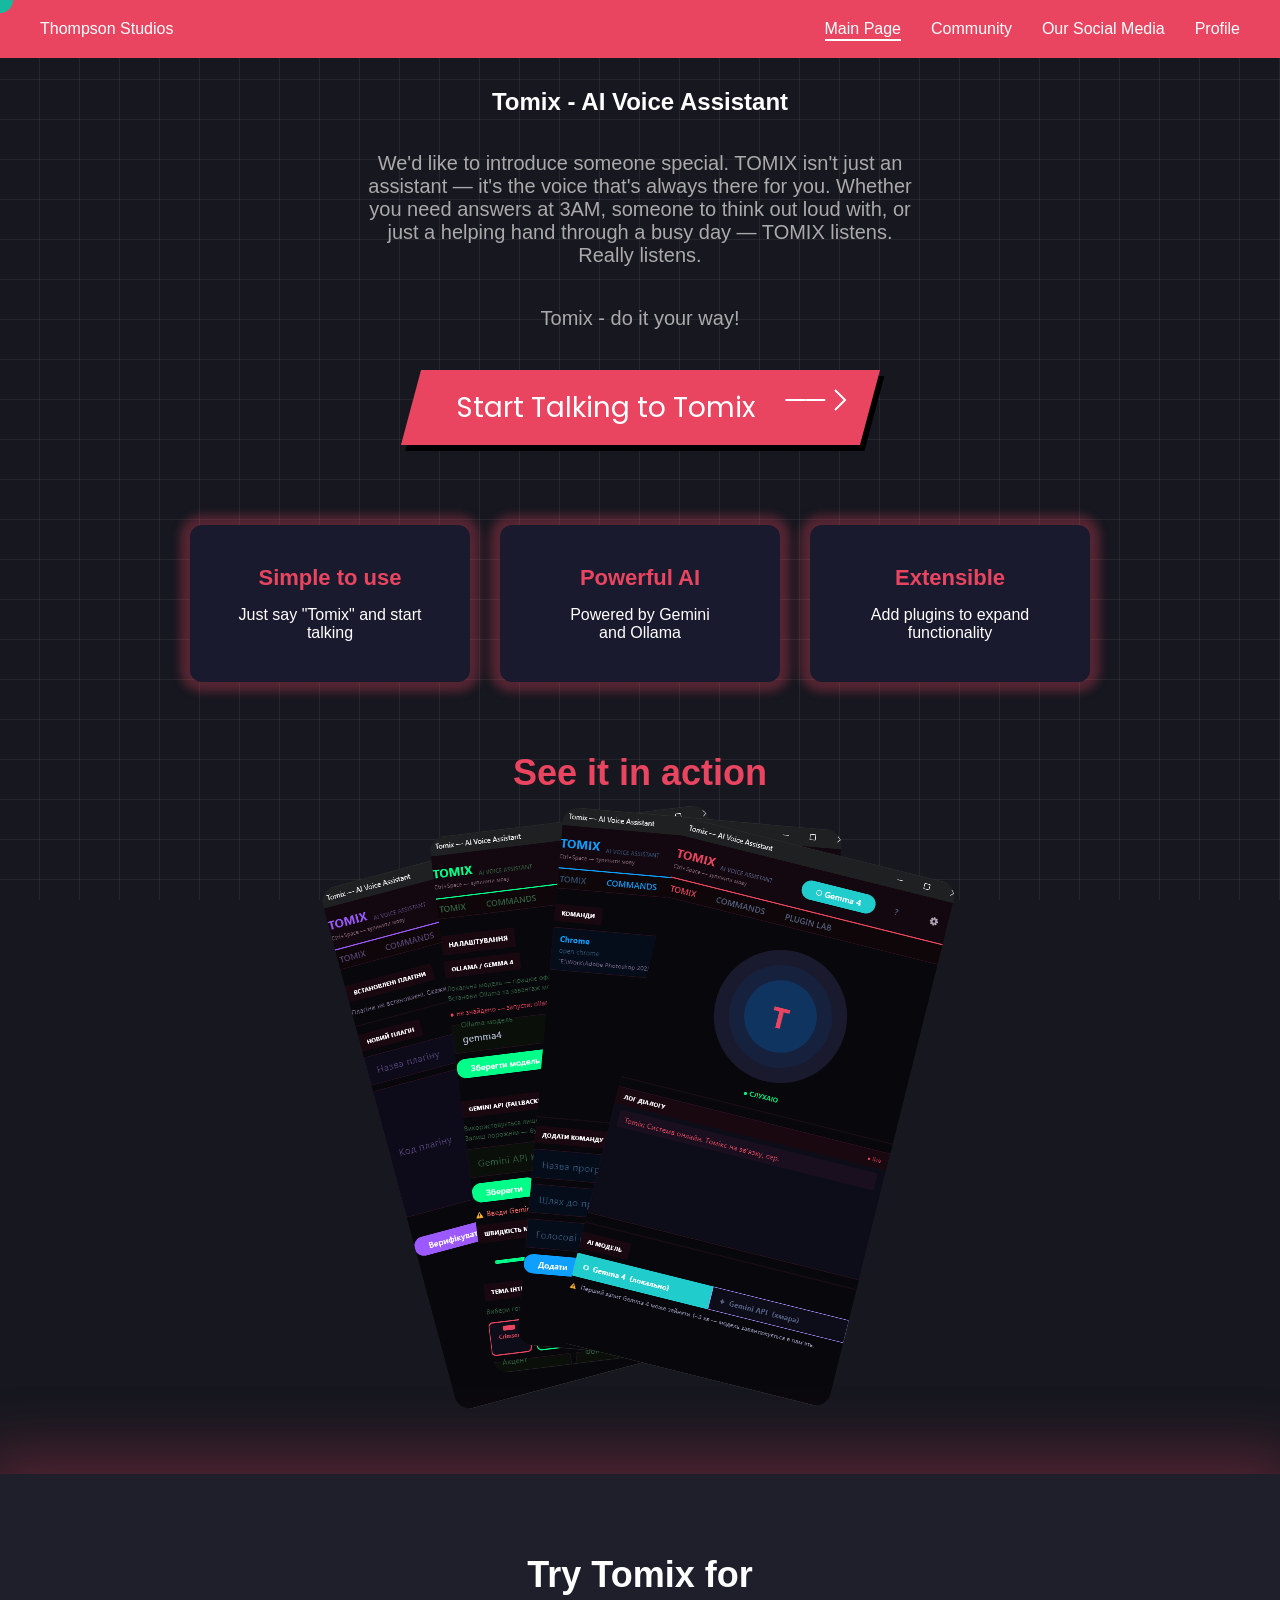
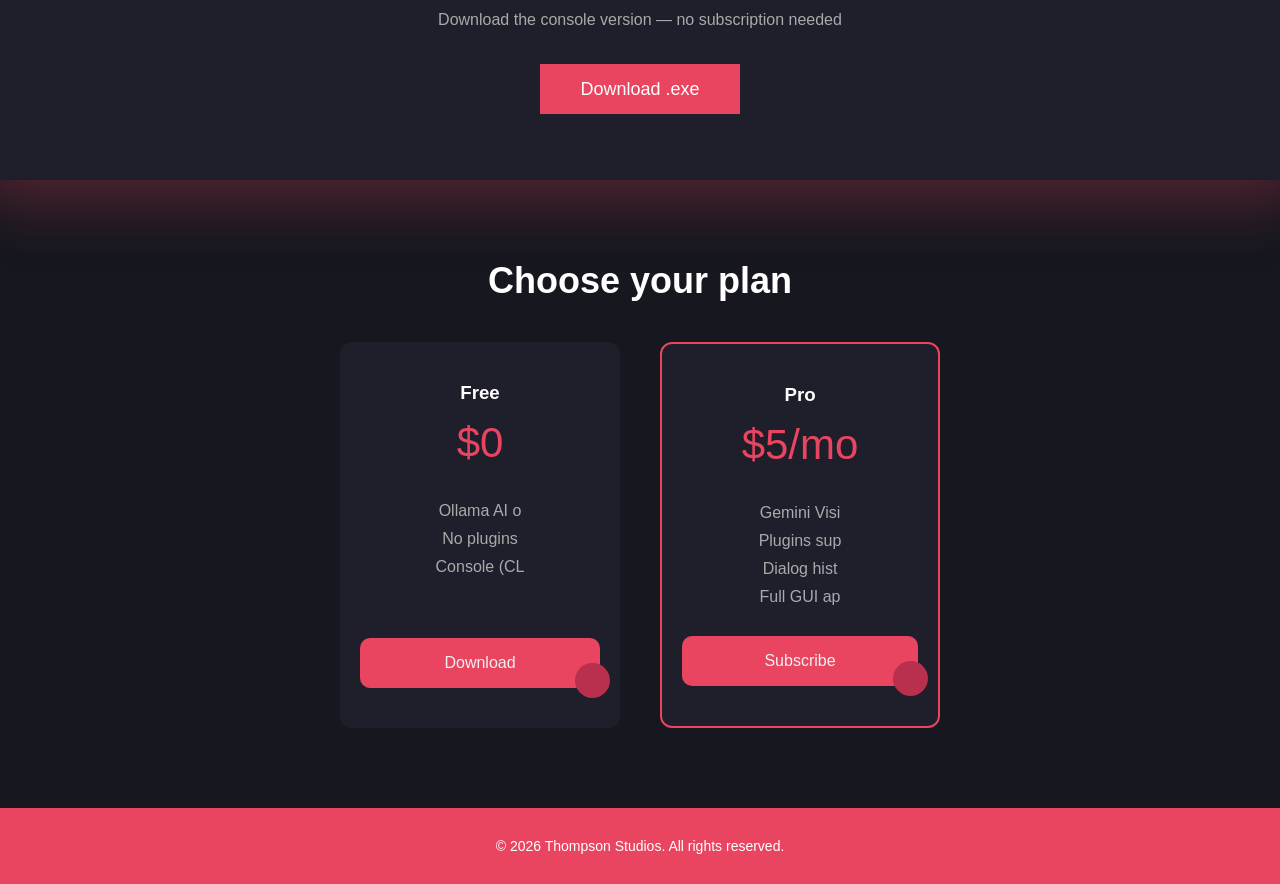
==== web/server/index.html @ 803ebe7f "feat: add web server (license/community site) and fix UI hint styles + help path Co-Authored-By: Cla" ====
<!DOCTYPE html>
<html lang="en">
<head>
    <meta charset="UTF-8">
    <meta name="viewport" content="width=device-width, initial-scale=1.0">
    <title>Thompson Studios</title>
    <link rel="stylesheet" href="style.css">
    <link rel="shortcut icon" href="favicon.ico" type="image/x-icon">
</head>
<body>
    <div id="preloader"><div class="spinner"></div></div>

    <nav>
        <div class="logo">Thompson Studios</div>
        <button class="burger" id="burger">
            <span></span>
            <span></span>
            <span></span>
        </button>
        <ul>
            <li><a href="index.html">Main Page</a></li>
            <li><a href="community.html">Community</a></li>
            <li><a href="social.html">Our Social Media</a></li>
            <li><a href="profile.html">Profile</a></li>
        </ul>
    </nav>

        <section class="hero">
        <h1>Tomix - AI Voice Assistant</h1>
        <p>We'd like to introduce someone special. TOMIX isn't just an assistant — it's the voice that's always there for you. Whether you need answers at 3AM, someone to think out loud with, or just a helping hand through a busy day — TOMIX listens. Really listens.</p>
        <p class="tagline">Tomix - do it your way!</p>
        <a href="#" class="cta">
        <span>Start Talking to Tomix</span>
        <span>
            <svg width="66px" height="43px" viewBox="0 0 66 43">
            <g fill="none" stroke="#fff" stroke-width="2">
                <path class="one" d="M40 20 L60 20"/>
                <path class="two" d="M40 20 L60 20"/>
                <path class="three" d="M50 10 L60 20 L50 30"/>
            </g>
            </svg>
        </span>
        </a>

    </section>

    <section class="features reveal">
        <div class="card">
            <h3>Simple to use</h3>
            <p>Just say "Tomix" and start talking</p>
        </div>
        <div class="card">
            <h3>Powerful AI</h3>
            <p>Powered by Gemini and&nbsp;Ollama</p>
        </div>
        <div class="card">
            <h3>Extensible</h3>
            <p>Add plugins to expand functionality</p>
        </div>
    </section>

    <section class="screenshots reveal">
    <h2>See it in action</h2>
    <div class="fan-container">
        <img class="fan-card card-1" src="screen1.png">
        <img class="fan-card card-2" src="screen2.png">
        <img class="fan-card card-3" src="screen3.png">
        <img class="fan-card card-4" src="screen4.png">
    </div>
    </section>


    <section class="download reveal">
        <h2>Try Tomix for free</h2>
        <p>Download the console version — no subscription needed</p>
        <a href="#" class="btn">Download .exe</a>
    </section>

    <section class="pricing reveal">
    <h2>Choose your plan</h2>
    <div class="pricing-cards">
        <div class="pricing-card reveal-left">
            <h3>Free</h3>
            <p class="price">$0</p>
            <ul>
                <li>Ollama AI only</li>
                <li>No plugins</li>
                <li>Console (CLI) version</li>
            </ul>
            <a href="#" class="button-86">Download</a>
        </div>

        <div class="pricing-card featured reveal-right">
            <h3>Pro</h3>
            <p class="price">$5/mo</p>
            <ul>
                <li>Gemini Vision</li>
                <li>Plugins support</li>
                <li>Dialog history</li>
                <li>Full GUI app</li>
            </ul>
            <a href="#" class="button-86">Subscribe</a>
        </div>
    </div>
    </section>

    <footer>
        <p>© 2026 Thompson Studios. All rights reserved.</p>
    </footer>

    <svg xmlns="http://www.w3.org/2000/svg" style="display:none">
    <defs>
        <filter id="goo">
        <feGaussianBlur in="SourceGraphic" stdDeviation="6" result="blur" />
        <feColorMatrix in="blur" mode="matrix" values="1 0 0 0 0  0 1 0 0 0  0 0 1 0 0  0 0 0 35 -15" result="goo" />
        <feComposite in="SourceGraphic" in2="goo" operator="atop"/>
        </filter>
    </defs>
    </svg>

    <div id="cursor" class="Cursor"></div>

    <canvas id="grid-canvas"></canvas>
    <script src="script.js"></script>
</body>
</html>
---- web/server/style.css ----
@import url('https://fonts.googleapis.com/css?family=Poppins:900i');


* {
    margin: 0;
    padding: 0;
    box-sizing: border-box;
    cursor: none;
}

html {
  scroll-behavior: smooth;
}

body {
    background-color: #16171f;
    color: #ffffff;
    font-family: Arial, sans-serif;
}

nav {
    display: flex;
    justify-content: space-between;
    align-items: center;
    padding: 20px 40px;
    background-color: #e94560;
}

nav a {
    color: #ffffff;
    text-decoration: none;
}

nav a.nav-active {
    border-bottom: 2px solid #ffffff;
    padding-bottom: 2px;
}

nav ul {
    list-style: none;
    display: flex;
    gap: 30px;
}

/* scroll shi */
#scroll-progress {
  position: fixed;
  top: 0;
  left: 0;
  height: 3px;
  background: #e94560;
  z-index: 10000;
  width: 0%;
  transition: width 0.1s linear;
  box-shadow: 0 0 8px #e94560;
}


/* представление + слоган */
.hero {
    display: flex;
    flex-direction: column;
    align-items: center;
    justify-content: center;
    padding: 60px 40px;
    text-align: center;
    padding: 30px;
}

.hero h1 {
    margin-bottom: 36px;
}

.hero p {
    max-width: 560px;
    font-size: 20px;
    color: #aaaaaa;
    margin-bottom: 40px;
}

.btn {
    background-color: #e94560;
    color: #ffffff;
    padding: 15px 40px;
    text-decoration: none;
    font-size: 18px;
}

/* карточки с фичами */
.features {
    display: flex;
    justify-content: center;
    gap: 30px;
    padding: 50px 40px;
    perspective: 600px;
}

.card {
    background-color: #1a1a2e;
    padding: 40px;
    width: 280px;
    text-align: center;
    border-radius: 12px;
  box-shadow: 0 0 10px 10px rgba(233, 69, 96, 0.3);
}

.card h3 {
    font-size: 22px;
    margin-bottom: 15px;
    color: #e94560;
}

/* секция скачать */
.download {
    text-align: center;
    padding: 80px 40px;
    background-color: #1e1f2b;
    box-shadow: 0 0 60px 20px rgba(233, 69, 96, 0.3);
}

.download h2 {
    font-size: 36px;
    margin-bottom: 15px;
}

.download p {
    color: #aaaaaa;
    margin-bottom: 50px;
}

/* pricing cards */
.pricing {
    text-align: center;
    padding: 80px 40px;
}

.pricing h2 {
    font-size: 36px;
    margin-bottom: 40px;
}

.pricing-cards {
    display: flex;
    justify-content: center;
    gap: 40px;
}

.pricing-card .button-86 {
  margin-top: auto;
  width: 100%;
}


.pricing-card {
    background: #1e1f2b;
    padding: 40px;
    border-radius: 12px;
    width: 280px;
    display: flex;
    flex-direction: column;
    align-items: center;
}

.pricing-card .btn {
    margin-top: auto;
    width: 100%;
    text-align: center;
    display: block;
    transition: background-color 0.3s;
}

.pricing-card ul {
    list-style: none;
    margin: 20px 0;
}

.pricing-card li {
    margin-bottom: 10px;
    color: #aaaaaa;
}

.pricing-card.featured {
    border: 2px solid #e94560;
}

.price {
    font-size: 42px;
    color: #e94560;
    margin: 15px 0;
}

/* fan */

.fan-container {
  position: relative;
  width: 600px;
  height: 580px;
  margin: 0 auto;
}

.fan-card {
  position: absolute;
  width: 280px;
  height: 540px;
  object-fit: cover;
  border-radius: 16px;
  top: 0;
  left: calc(50% - 140px);
  transition: transform 0.4s ease;
}

.screenshots {
  text-align: center;
  padding: 20px 40px 80px;
  overflow: visible;
}

.screenshots h2 {
  font-size: 36px;
  color: #e94560;
  margin-bottom: 20px;
}

.card-1 { transform: rotate(-15deg) translateX(-120px); z-index: 1; }
.card-2 { transform: rotate(-7deg)  translateX(-40px);  z-index: 2; }
.card-3 { transform: rotate(5deg)   translateX(40px);   z-index: 3; }
.card-4 { transform: rotate(14deg)  translateX(120px);  z-index: 4; }

/* футер */
footer {
    text-align: center;
    padding: 30px;
    background-color: #e94560;
    color: #ffffff;
    font-size: 14px;
    margin-top: auto;
}

main {
  flex: 1;
}

/* -------------------- */

/* plugins */
.plugins {
  padding: 80px 40px;
  text-align: center;
}

.plugins h2 {
  font-size: 36px;
  margin-bottom: 40px;
}

#login-hint {
  color: #aaaaaa;
  margin-bottom: 40px;
  font-size: 24px;
}

.plugins-grid {
  display: flex;
  flex-wrap: wrap;
  justify-content: center;
  gap: 20px;
}

/* --------------------- */

/* media */
.media {
    text-align: center;
    padding: 80px 40px;
}

.media h2 {
    font-size: 36px;
    margin-bottom: 40px;
}

.media-cards {
    display: flex;
    justify-content: center;
    gap: 40px;
}

.media-card {
    background: #1e1f2b;
    padding: 40px;
    border-radius: 12px;
    width: 280px;
    display: flex;
    flex-direction: column;
    align-items: center;
    gap: 22px;
    border: 2px solid #e94560;
    transition: transform 0.3s ease;
}

.media-card:hover {
    transform: scale(1.08);
}

.media-card img {
  width: 60px;
  margin-bottom: 15px;
  mix-blend-mode: lighten;
}


.media-card .btn {
    margin-top: auto;
    width: 100%;
    text-align: center;
    display: block;
    margin-top: 20px;
}

/* carusel animation*/

@keyframes slideFromRight {
  from { transform: translateX(100px); }
  to   { transform: translateX(0); }
}

@keyframes slideFromLeft {
  from { transform: translateX(-100px); }
  to   { transform: translateX(0); }
}

.slide-right {
  animation: slideFromRight 0.5s ease;
}

.slide-left {
  animation: slideFromLeft 0.5s ease;
}


/* other parametres */
.btn:hover {
  background-color: #e94560;
}

.btn {
  transition: background-color 0.3s;
}

.card {
  transition: 0.3s;
}

.card:hover {
  transform: translateY(-8px);  /* translateY — підняти вгору на -8px */
}

/* fancy button */
.cta {
    display: flex;
    align-items: center;
    padding: 10px 45px;
    text-decoration: none;
    font-family: 'Poppins', sans-serif;
    font-size: 28px;
    color: #ffffff;
    background: #e94560;
    transition: 1s;
    box-shadow: 6px 6px 0 black;
    transform: skewX(-15deg);
}

.cta:hover {
    transition: 0.5s;
    box-shadow: 10px 10px 0 #ffffff;
}

.cta span {
    transform: skewX(15deg); /* выравниваем текст обратно */
}

.cta span:nth-child(2) {
    width: 20px;
    margin-left: 30px;
    transition: 0.5s;
    margin-right: 20px;
    position: relative;
    top: 12%;
}

.cta:hover span:nth-child(2) {
    transition: 0.5s;
    margin-right: 45px;
}

.cta span:nth-child(1) {
  transform: skewX(15deg);
  display: inline-block;
}


path.one { transition: 0.4s; transform: translateX(-60%); }
path.two { transition: 0.5s; transform: translateX(-30%); }

.cta:hover path.one { transform: translateX(0%); animation: color_anim 1s infinite 0.6s; }
.cta:hover path.two { transform: translateX(0%); animation: color_anim 1s infinite 0.4s; }
.cta:hover path.three { animation: color_anim 1s infinite 0.2s; }

@keyframes color_anim {
    0%   { stroke: white; }
    50%  { stroke: #1a1a2e; }
    100% { stroke: white; }
}

/* profile sys */
.auth, .profile {
  text-align: center;
  padding: 40px;
  padding-top: 60px;
}

.auth .button-86 {
  align-self: center;
}

.profile-card .button-86 {
  align-self: center;
  width: 100%;
}

.profile-card {
  background: #1e1f2b;
  padding: 60px;
  border-radius: 12px;
  display: inline-flex;
  flex-direction: column;
  gap: 22px;
  min-width: 350px;
}

.profile-card .button-86 {
  margin-top: 16px;
}


.auth-tabs {
  display: flex;
  justify-content: center;
  gap: 20px;
  margin-bottom: 40px;
}

.auth form {
  display: flex;
  flex-direction: column;  /* элементы в колонку */
  align-items: center;
  gap: 15px;
  max-width: 400px;
  margin: 0 auto;
}

.auth input {
  width: 100%;
  padding: 12px 20px;
  background: #1e1f2b;
  border: 1px solid #444;
  color: #e94560;
  font-size: 16px;
  border-radius: 8px;
}

/* plugn submit */

.submit-plugin {
  display: flex;
  flex-direction: column;
  max-width: 100%;
  margin: auto;
  text-align: center;
  padding: 30px;
  background: #1e1f2b;
  border: 1px solid #444;
  color: #ffffff;
  box-shadow: 0 0 60px 20px rgba(233, 69, 96, 0.3);
}

.submit-plugin h2 {
  color: #e94560;
  text-shadow: 0 0 20px rgba(233, 69, 96, 0.6);
  margin-bottom: 30px;
}

.submit-plugin form {
  display: flex;
  flex-direction: column;
  align-items: center;
  gap: 20px;
  max-width: 800px;
  margin: 0 auto;
}

.submit-plugin input {
  width: 100%;
  padding: 12px 20px;
  font-size: 16px;
  border-radius: 8px;
}

.submit-plugin .form-row {
  display: flex;
  gap: 15px;
  width: 100%;
}

.submit-plugin .form-row textarea {
  flex: 1;
  height: 150px;
  padding: 12px;
  font-size: 14px;
  border-radius: 8px;
}

.submit-plugin input,
.submit-plugin textarea {
  background: #1a1a2e;
  color: #ffffff;
  border: 1px solid #444;
}

.submit-plugin textarea {
  resize: none;
}

/* preloader */
#preloader {
  position: fixed;
  inset: 0;
  background: #16171f;
  z-index: 9998;
  display: flex;
  align-items: center;
  justify-content: center;
  transition: opacity 0.5s;
}

.button-86 {
  all: unset;
  width: 100px;
  height: 30px;
  font-size: 16px;
  background: transparent;
  border: none;
  position: relative;
  color: #f0f0f0;
  cursor: none;
  z-index: 1;
  padding: 10px 20px;
  display: flex;
  align-items: center;
  justify-content: center;
  white-space: nowrap;
  user-select: none;
  -webkit-user-select: none;
  touch-action: manipulation;
}

.button-86::after,
.button-86::before {
  content: '';
  position: absolute;
  bottom: 0;
  right: 0;
  z-index: -99999;
  transition: all .4s;
}

.button-86::before {
  transform: translate(0%, 0%);
  width: 100%;
  height: 100%;
  background: #e94560;
  border-radius: 10px;
}

.button-86::after {
  transform: translate(10px, 10px);
  width: 35px;
  height: 35px;
  background: #b8304d;
  backdrop-filter: blur(5px);
  -webkit-backdrop-filter: blur(5px);
  border-radius: 50px;
}

.button-86:hover::before {
  transform: translate(5%, 20%);
  width: 110%;
  height: 110%;
}

.button-86:hover::after {
  border-radius: 10px;
  transform: translate(0, 0);
  width: 100%;
  height: 100%;
}

.button-86:active::after {
  transition: 0s;
  transform: translate(0, 5%);
}

.spinner {
  width: 50px;
  height: 50px;
  border: 4px solid #333;
  border-top: 4px solid #e94560;
  border-radius: 50%;
  animation: spin 1s linear infinite;
}

@keyframes spin {
  to { transform: rotate(360deg); }
}

/* grid */
#grid-canvas {
  position: fixed;
  top: 0;
  left: 0;
  z-index: -1;
  pointer-events: none;
}

/* coursor */

.Cursor {
  position: fixed;
  top: 0;
  left: 0;
  pointer-events: none;
  z-index: 9999;
  filter: url("#goo");
  mix-blend-mode: difference;
}

.Cursor span { position: absolute; 
  width: 26px; 
  height: 26px; 
  border-radius: 50%;
  background: white;
  transform: translate(-50%, -50%) 
}

/* revealы */
.reveal {
  opacity: 0;
  transform: translateY(40px);
  transition: opacity 0.6s ease, transform 0.6s ease;
}

.reveal.visible {
  opacity: 1;
  transform: translateY(0);
}

/* spinner nahu */
.spinner {
  width: 50px;
  height: 50px;
  border: 4px solid #333;
  border-top: 4px solid #e94560;
  border-radius: 50%;
  animation: spin 1s linear infinite;
}

@keyframes spin {
  to { transform: rotate(360deg); }
}

/* preloader */
#preloader {
  position: fixed;
  inset: 0;
  background: #16171f;
  z-index: 9998;
  display: flex;
  align-items: center;
  justify-content: center;
  transition: opacity 0.5s;
}

.button-86 {
  all: unset;
  width: 100px;
  height: 30px;
  font-size: 16px;
  background: transparent;
  border: none;
  position: relative;
  color: #f0f0f0;
  cursor: none;
  z-index: 1;
  padding: 10px 20px;
  display: flex;
  align-items: center;
  justify-content: center;
  white-space: nowrap;
  user-select: none;
  -webkit-user-select: none;
  touch-action: manipulation;
}

.button-86::after,
.button-86::before {
  content: '';
  position: absolute;
  bottom: 0;
  right: 0;
  z-index: -99999;
  transition: all .4s;
}

.button-86::before {
  transform: translate(0%, 0%);
  width: 100%;
  height: 100%;
  background: #e94560;
  border-radius: 10px;
}

.button-86::after {
  transform: translate(10px, 10px);
  width: 35px;
  height: 35px;
  background: #b8304d;
  backdrop-filter: blur(5px);
  -webkit-backdrop-filter: blur(5px);
  border-radius: 50px;
}

.button-86:hover::before {
  transform: translate(5%, 20%);
  width: 110%;
  height: 110%;
}

.button-86:hover::after {
  border-radius: 10px;
  transform: translate(0, 0);
  width: 100%;
  height: 100%;
}

.button-86:active::after {
  transition: 0s;
  transform: translate(0, 5%);
}

/* -------------------- */

.button-27 {
  appearance: none;
  background-color: #1a1a2e;
  border: 2px solid #e94560;
  border-radius: 15px;
  box-sizing: border-box;
  color: #FFFFFF;
  cursor: none;
  display: inline-block;
  font-family: Roobert,-apple-system,BlinkMacSystemFont,"Segoe UI",Helvetica,Arial,sans-serif,"Apple Color Emoji","Segoe UI Emoji","Segoe UI Symbol";
  font-size: 16px;
  font-weight: 600;
  line-height: normal;
  margin: 0;
  min-height: 60px;
  min-width: 0;
  outline: none;
  padding: 16px 24px;
  text-align: center;
  text-decoration: none;
  transition: all 300ms cubic-bezier(.23, 1, 0.32, 1);
  user-select: none;
  -webkit-user-select: none;
  touch-action: manipulation;
  width: 100%;
  will-change: transform;
}

.button-27:disabled {
  pointer-events: none;
}

.button-27:hover {
  box-shadow: rgba(233, 69, 96, 0.4) 0 8px 15px;
  transform: translateY(-2px);
}

.button-27:active {
  box-shadow: none;
  transform: translateY(0);
}

input:-webkit-autofill,
input:-webkit-autofill:hover,
input:-webkit-autofill:focus {
  -webkit-box-shadow: 0 0 0px 1000px #1e1f2b inset;
  -webkit-text-fill-color: #e94560;
}

/* heisenburger */
.burger { display: none; }

@media (max-width: 768px) {
  .burger {
    display: flex;
    flex-direction: column;
    gap: 5px;
    background: none;
    border: none;
    cursor: pointer;
  }
  .burger span {
    width: 25px;
    height: 2px;
    background: white;
    display: block;
  }
  nav ul {
    display: none;
    flex-direction: column;
    position: absolute;
    top: 60px;
    right: 20px;
    background: #0f0f1a;
    padding: 20px;
    border-radius: 10px;
  }
  nav ul.open { display: flex; }

  .features {
    flex-direction: column;
    align-items: center;
  }
  .pricing-cards {
    flex-direction: column;
    align-items: center;
  }
  .media-cards {
    flex-direction: column;
    align-items: center;
  }

  .fan-container {
    transform: scale(0.6);
    transform-origin: left center;
    height: 350px;
  }
}
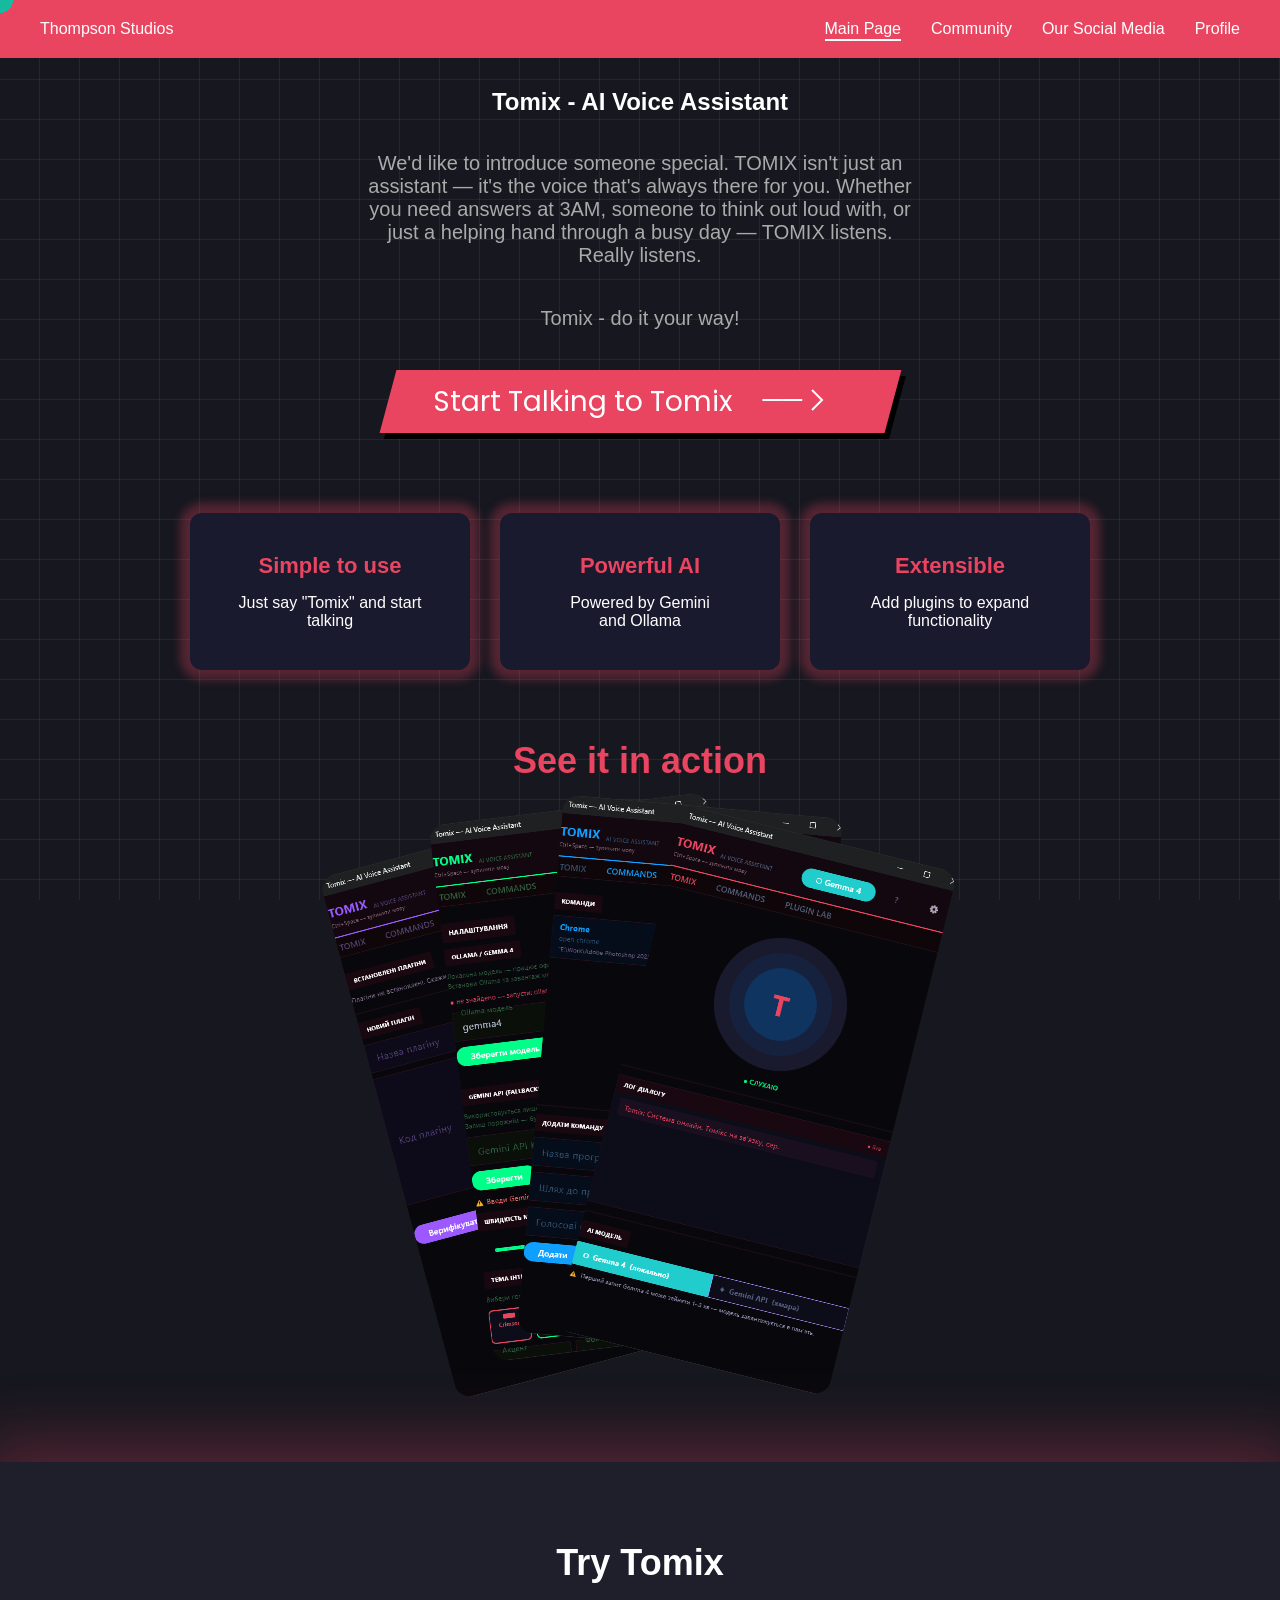
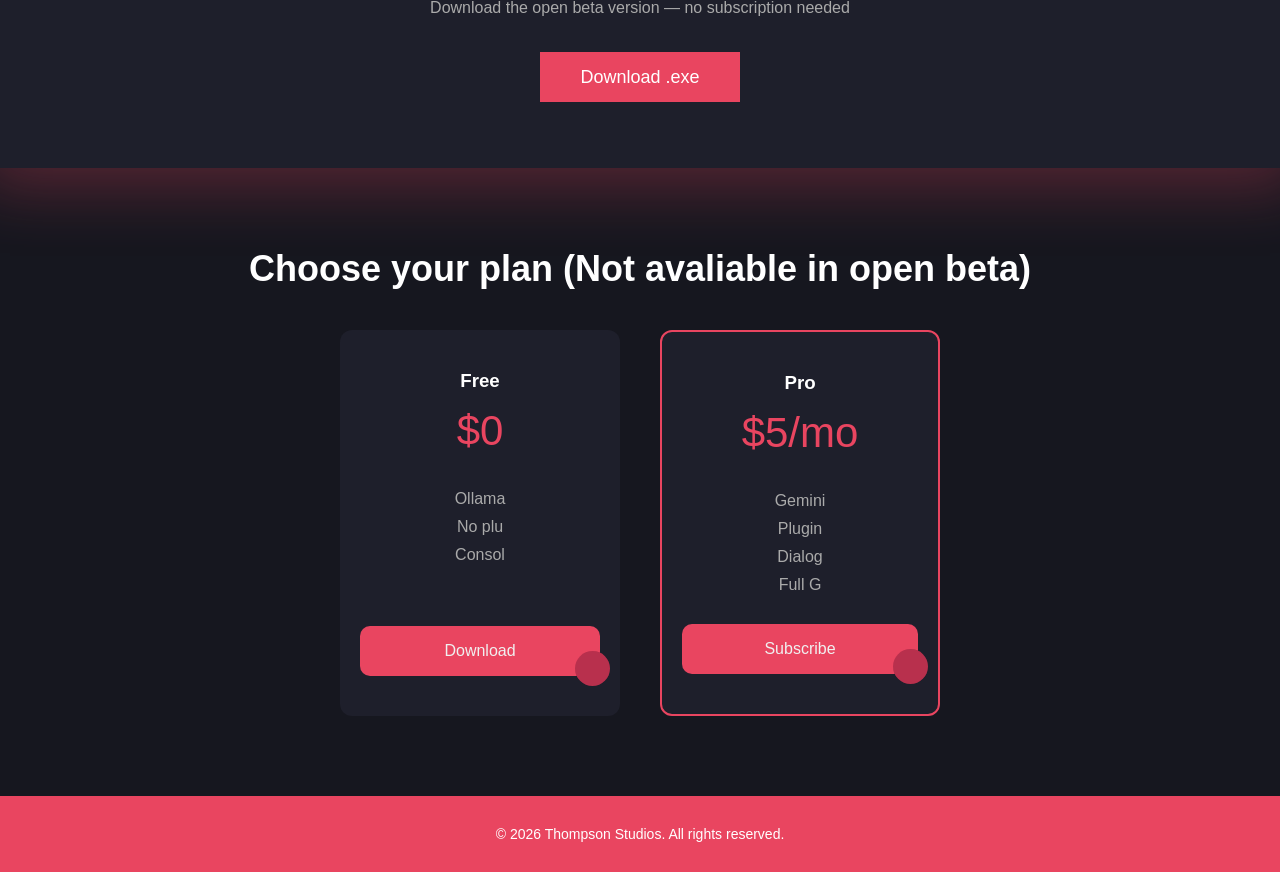
==== commit 6b9d4ecf: "chore: update index.html Co-Authored-By: Claude Sonnet 4.6 <noreply@anthropic.com>" ====
--- a/web/server/index.html
+++ b/web/server/index.html
@@ -72,12 +72,12 @@
 
     <section class="download reveal">
         <h2>Try Tomix for free</h2>
-        <p>Download the console version — no subscription needed</p>
+        <p>Download the open beta version — no subscription needed</p>
         <a href="#" class="btn">Download .exe</a>
     </section>
 
     <section class="pricing reveal">
-    <h2>Choose your plan</h2>
+    <h2>Choose your plan (Not avaliable in open beta)</h2>
     <div class="pricing-cards">
         <div class="pricing-card reveal-left">
             <h3>Free</h3>
--- a/web/server/style.css
+++ b/web/server/style.css
@@ -380,12 +380,11 @@
 }
 
 .cta span:nth-child(2) {
-    width: 20px;
     margin-left: 30px;
     transition: 0.5s;
     margin-right: 20px;
-    position: relative;
-    top: 12%;
+    display: flex;
+    align-items: center;
 }
 
 .cta:hover span:nth-child(2) {
